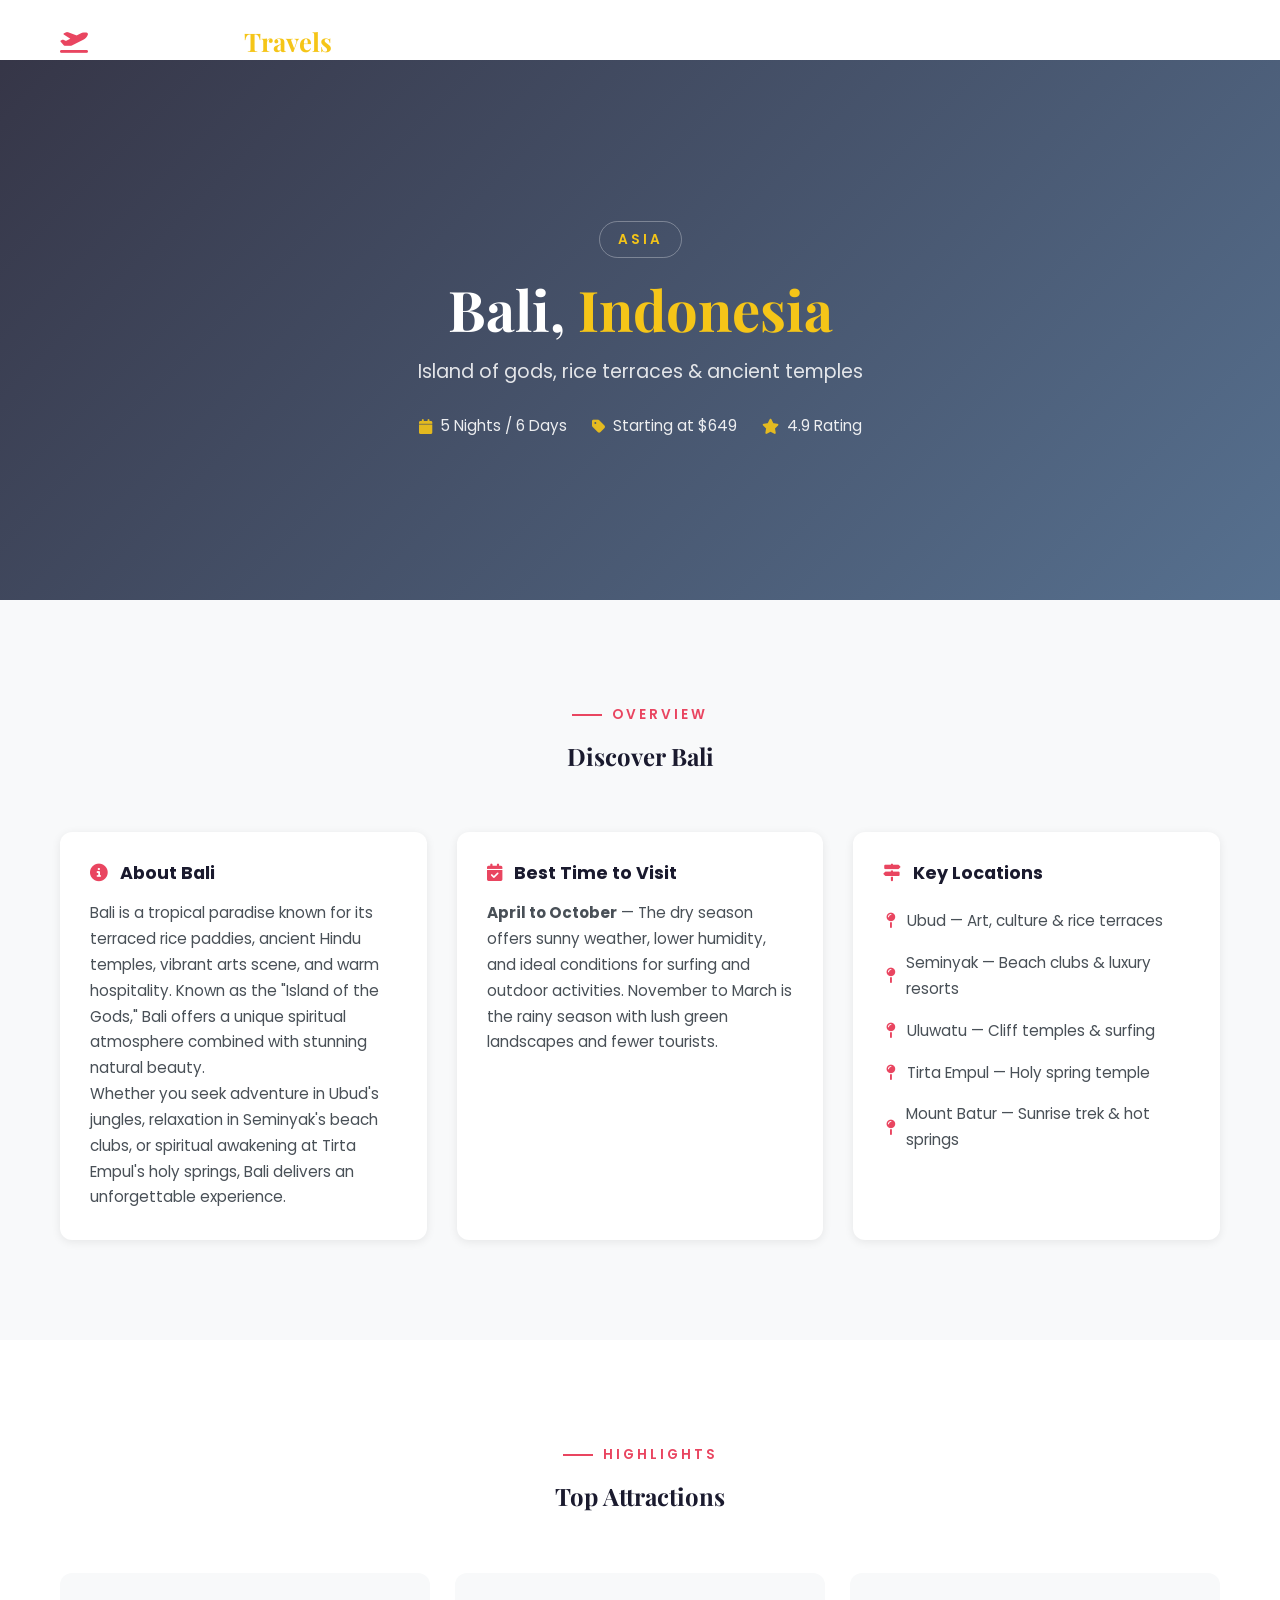
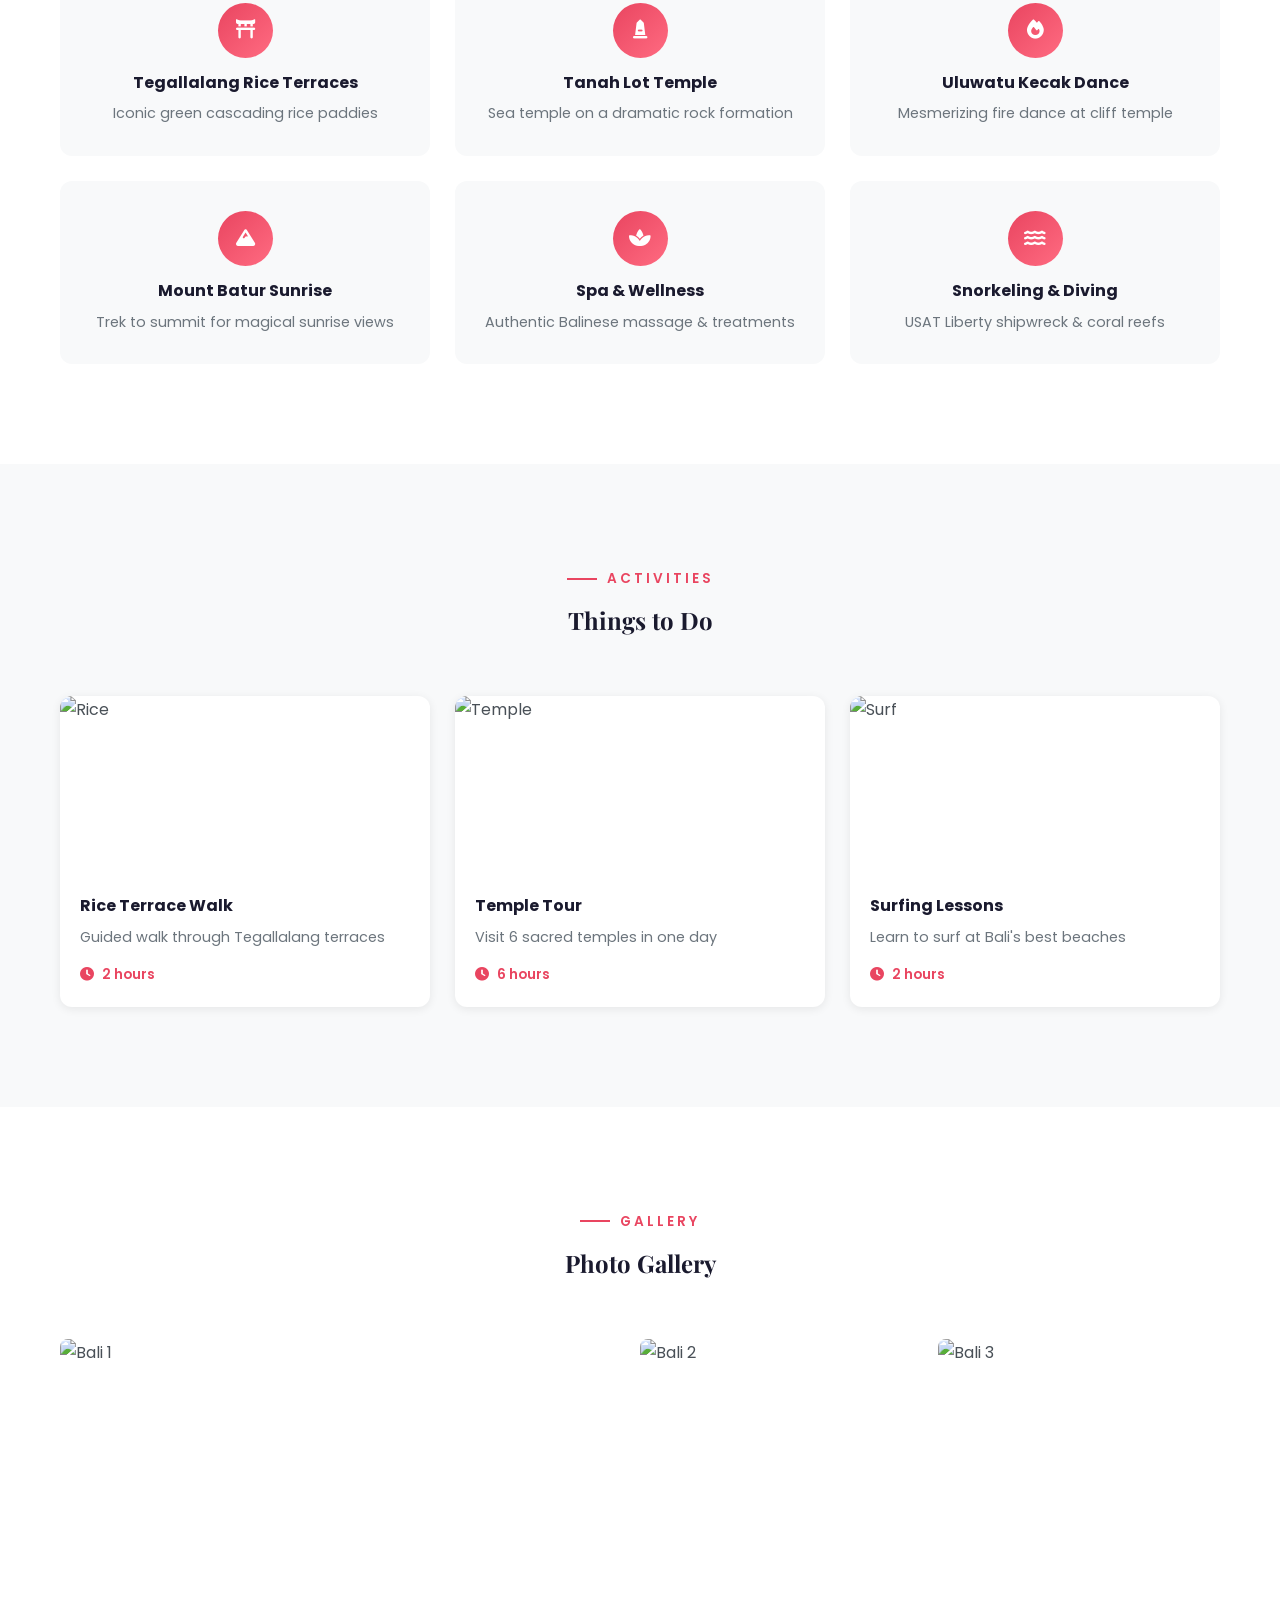
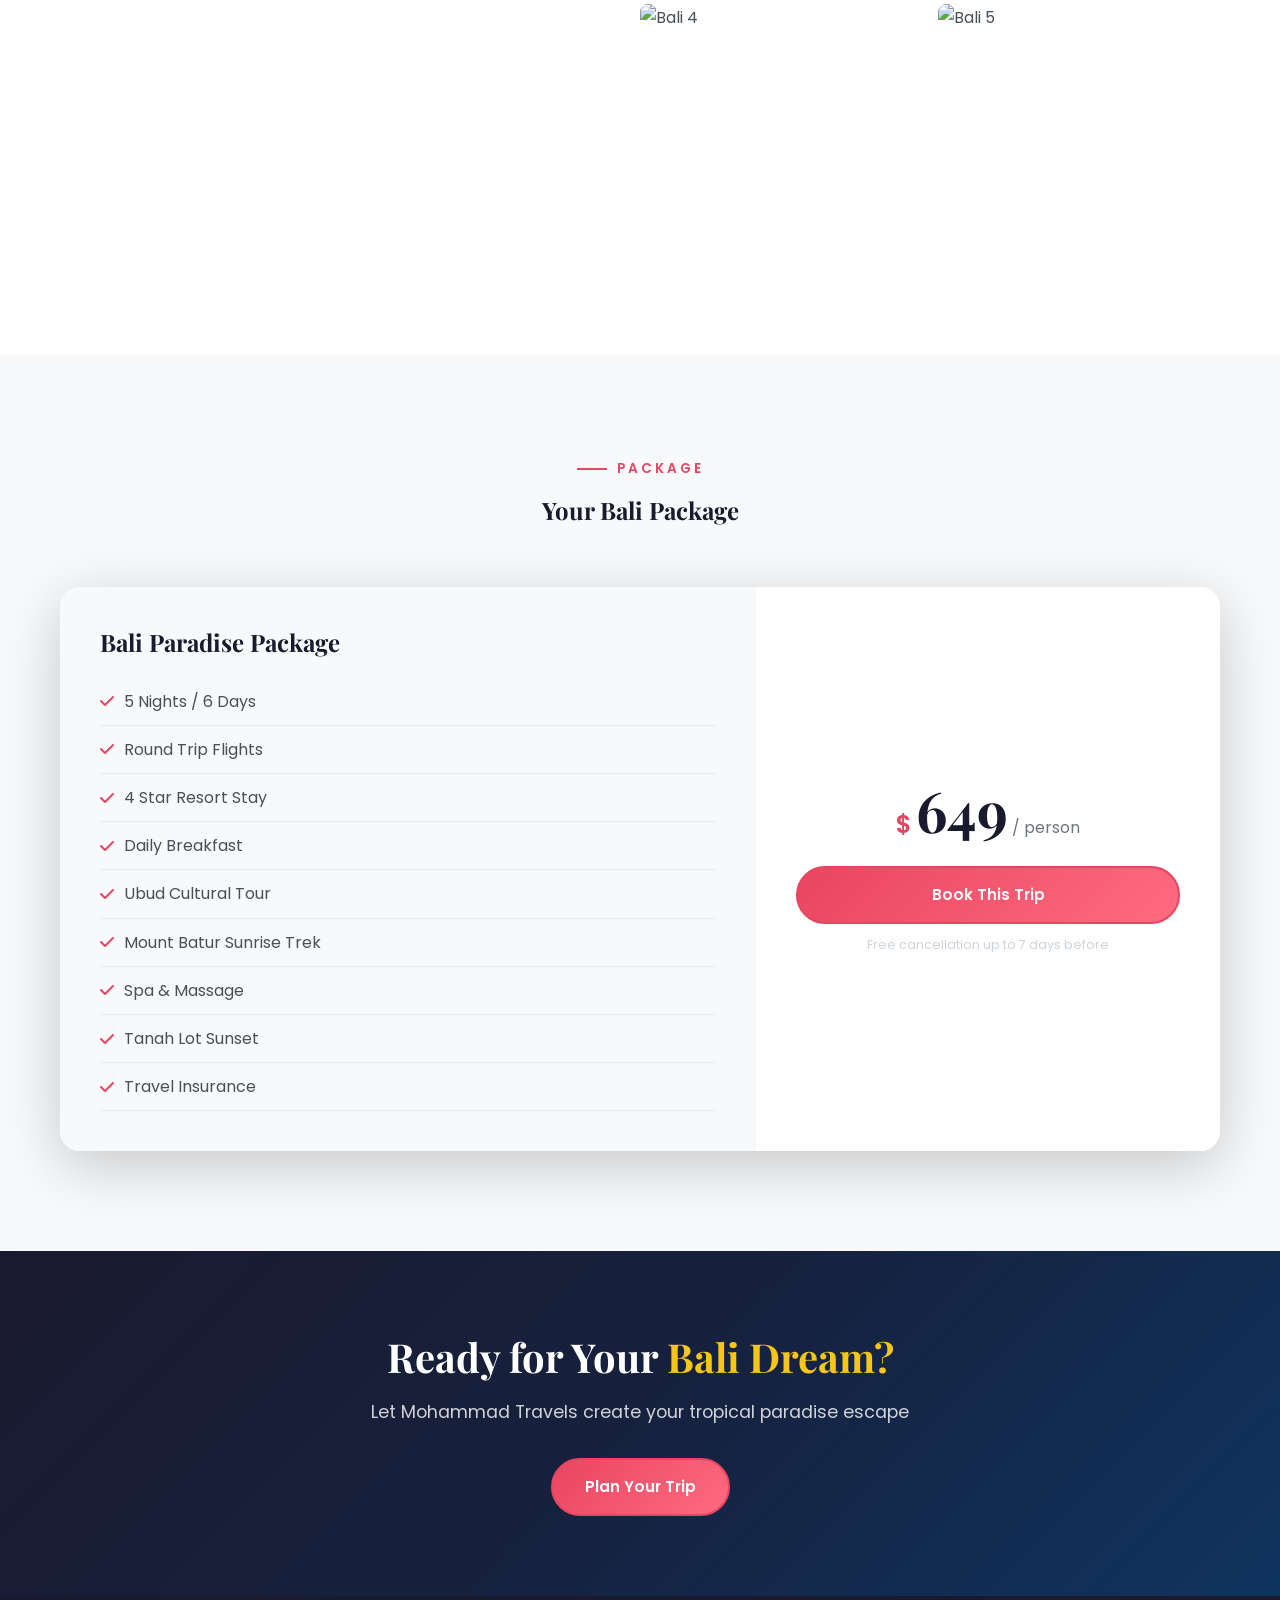
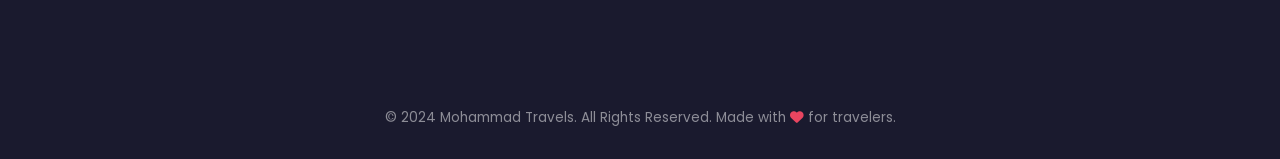
==== destinations/bali.html @ 1019411d "feat: Add 6 destination detail pages with full info - Santorini, Greece (5N/6D - ) - Venice, Italy (" ====
<!DOCTYPE html>
<html lang="en">
<head>
    <meta charset="UTF-8">
    <meta name="viewport" content="width=device-width, initial-scale=1.0">
    <title>Bali, Indonesia - Mohammad Travels</title>
    <link rel="stylesheet" href="../css/style.css">
    <link href="https://fonts.googleapis.com/css2?family=Playfair+Display:wght@400;600;700;900&family=Poppins:wght@300;400;500;600;700&display=swap" rel="stylesheet">
    <link rel="stylesheet" href="https://cdnjs.cloudflare.com/ajax/libs/font-awesome/6.5.1/css/all.min.css">
</head>
<body>

    <nav class="navbar" id="navbar">
        <div class="nav-container">
            <a href="../index.html" class="logo">
                <i class="fas fa-plane-departure"></i>
                <span>Mohammad <em>Travels</em></span>
            </a>
            <ul class="nav-links" id="navLinks">
                <li><a href="../index.html">Home</a></li>
                <li><a href="../index.html#about">About</a></li>
                <li><a href="../index.html#destinations">Destinations</a></li>
                <li><a href="../index.html#packages">Packages</a></li>
                <li><a href="../index.html#testimonials">Reviews</a></li>
                <li><a href="../index.html#contact">Contact</a></li>
            </ul>
            <div class="hamburger" id="hamburger">
                <span></span>
                <span></span>
                <span></span>
            </div>
        </div>
    </nav>

    <section class="dest-hero">
        <div class="dest-hero-bg" style="background-image: url('https://images.unsplash.com/photo-1537996194471-e657df975ab4?w=1920&q=80');"></div>
        <div class="dest-hero-overlay"></div>
        <div class="dest-hero-content">
            <span class="dest-tag">Asia</span>
            <h1>Bali, <em>Indonesia</em></h1>
            <p>Island of gods, rice terraces & ancient temples</p>
            <div class="dest-hero-meta">
                <span><i class="fas fa-calendar"></i> 5 Nights / 6 Days</span>
                <span><i class="fas fa-tag"></i> Starting at $649</span>
                <span><i class="fas fa-star"></i> 4.9 Rating</span>
            </div>
        </div>
    </section>

    <section class="dest-overview">
        <div class="container">
            <div class="section-header">
                <div class="section-tag">Overview</div>
                <h2>Discover <span>Bali</span></h2>
            </div>
            <div class="dest-grid">
                <div class="dest-info-block">
                    <h3><i class="fas fa-info-circle"></i> About Bali</h3>
                    <p>Bali is a tropical paradise known for its terraced rice paddies, ancient Hindu temples, vibrant arts scene, and warm hospitality. Known as the "Island of the Gods," Bali offers a unique spiritual atmosphere combined with stunning natural beauty.</p>
                    <p>Whether you seek adventure in Ubud's jungles, relaxation in Seminyak's beach clubs, or spiritual awakening at Tirta Empul's holy springs, Bali delivers an unforgettable experience.</p>
                </div>
                <div class="dest-info-block">
                    <h3><i class="fas fa-calendar-check"></i> Best Time to Visit</h3>
                    <p><strong>April to October</strong> — The dry season offers sunny weather, lower humidity, and ideal conditions for surfing and outdoor activities. November to March is the rainy season with lush green landscapes and fewer tourists.</p>
                </div>
                <div class="dest-info-block">
                    <h3><i class="fas fa-map-signs"></i> Key Locations</h3>
                    <ul class="dest-location-list">
                        <li><i class="fas fa-map-pin"></i> Ubud — Art, culture & rice terraces</li>
                        <li><i class="fas fa-map-pin"></i> Seminyak — Beach clubs & luxury resorts</li>
                        <li><i class="fas fa-map-pin"></i> Uluwatu — Cliff temples & surfing</li>
                        <li><i class="fas fa-map-pin"></i> Tirta Empul — Holy spring temple</li>
                        <li><i class="fas fa-map-pin"></i> Mount Batur — Sunrise trek & hot springs</li>
                    </ul>
                </div>
            </div>
        </div>
    </section>

    <section class="dest-attractions">
        <div class="container">
            <div class="section-header">
                <div class="section-tag">Highlights</div>
                <h2>Top <span>Attractions</span></h2>
            </div>
            <div class="attractions-grid">
                <div class="attraction-card">
                    <div class="attraction-icon"><i class="fas fa-torii-gate"></i></div>
                    <h4>Tegallalang Rice Terraces</h4>
                    <p>Iconic green cascading rice paddies</p>
                </div>
                <div class="attraction-card">
                    <div class="attraction-icon"><i class="fas fa-monument"></i></div>
                    <h4>Tanah Lot Temple</h4>
                    <p>Sea temple on a dramatic rock formation</p>
                </div>
                <div class="attraction-card">
                    <div class="attraction-icon"><i class="fas fa-fire"></i></div>
                    <h4>Uluwatu Kecak Dance</h4>
                    <p>Mesmerizing fire dance at cliff temple</p>
                </div>
                <div class="attraction-card">
                    <div class="attraction-icon"><i class="fas fa-mountain"></i></div>
                    <h4>Mount Batur Sunrise</h4>
                    <p>Trek to summit for magical sunrise views</p>
                </div>
                <div class="attraction-card">
                    <div class="attraction-icon"><i class="fas fa-spa"></i></div>
                    <h4>Spa & Wellness</h4>
                    <p>Authentic Balinese massage & treatments</p>
                </div>
                <div class="attraction-card">
                    <div class="attraction-icon"><i class="fas fa-water"></i></div>
                    <h4>Snorkeling & Diving</h4>
                    <p>USAT Liberty shipwreck & coral reefs</p>
                </div>
            </div>
        </div>
    </section>

    <section class="dest-activities">
        <div class="container">
            <div class="section-header">
                <div class="section-tag">Activities</div>
                <h2>Things to <span>Do</span></h2>
            </div>
            <div class="activities-grid">
                <div class="activity-card">
                    <img src="https://images.unsplash.com/photo-1573790387438-4da905039392?w=500&q=80" alt="Rice">
                    <div class="activity-info">
                        <h4>Rice Terrace Walk</h4>
                        <p>Guided walk through Tegallalang terraces</p>
                        <span class="activity-duration"><i class="fas fa-clock"></i> 2 hours</span>
                    </div>
                </div>
                <div class="activity-card">
                    <img src="https://images.unsplash.com/photo-1537996194471-e657df975ab4?w=500&q=80" alt="Temple">
                    <div class="activity-info">
                        <h4>Temple Tour</h4>
                        <p>Visit 6 sacred temples in one day</p>
                        <span class="activity-duration"><i class="fas fa-clock"></i> 6 hours</span>
                    </div>
                </div>
                <div class="activity-card">
                    <img src="https://images.unsplash.com/photo-1544551763-77ef2d0cfc6c?w=500&q=80" alt="Surf">
                    <div class="activity-info">
                        <h4>Surfing Lessons</h4>
                        <p>Learn to surf at Bali's best beaches</p>
                        <span class="activity-duration"><i class="fas fa-clock"></i> 2 hours</span>
                    </div>
                </div>
            </div>
        </div>
    </section>

    <section class="dest-gallery">
        <div class="container">
            <div class="section-header">
                <div class="section-tag">Gallery</div>
                <h2>Photo <span>Gallery</span></h2>
            </div>
            <div class="gallery-grid">
                <div class="gallery-item large"><img src="https://images.unsplash.com/photo-1537996194471-e657df975ab4?w=800&q=80" alt="Bali 1"></div>
                <div class="gallery-item"><img src="https://images.unsplash.com/photo-1573790387438-4da905039392?w=400&q=80" alt="Bali 2"></div>
                <div class="gallery-item"><img src="https://images.unsplash.com/photo-1598324789736-4861f89564a0?w=400&q=80" alt="Bali 3"></div>
                <div class="gallery-item"><img src="https://images.unsplash.com/photo-1544551763-77ef2d0cfc6c?w=400&q=80" alt="Bali 4"></div>
                <div class="gallery-item"><img src="https://images.unsplash.com/photo-1598501479146-508772b06180?w=400&q=80" alt="Bali 5"></div>
            </div>
        </div>
    </section>

    <section class="dest-package">
        <div class="container">
            <div class="section-header">
                <div class="section-tag">Package</div>
                <h2>Your <span>Bali</span> Package</h2>
            </div>
            <div class="dest-package-card">
                <div class="pkg-left">
                    <h3>Bali Paradise Package</h3>
                    <ul>
                        <li><i class="fas fa-check"></i> 5 Nights / 6 Days</li>
                        <li><i class="fas fa-check"></i> Round Trip Flights</li>
                        <li><i class="fas fa-check"></i> 4 Star Resort Stay</li>
                        <li><i class="fas fa-check"></i> Daily Breakfast</li>
                        <li><i class="fas fa-check"></i> Ubud Cultural Tour</li>
                        <li><i class="fas fa-check"></i> Mount Batur Sunrise Trek</li>
                        <li><i class="fas fa-check"></i> Spa & Massage</li>
                        <li><i class="fas fa-check"></i> Tanah Lot Sunset</li>
                        <li><i class="fas fa-check"></i> Travel Insurance</li>
                    </ul>
                </div>
                <div class="pkg-right">
                    <div class="pkg-price">
                        <span class="currency">$</span>
                        <span class="amount">649</span>
                        <span class="period">/ person</span>
                    </div>
                    <a href="../index.html#contact" class="btn btn-primary btn-full">Book This Trip</a>
                    <span class="pkg-note">Free cancellation up to 7 days before</span>
                </div>
            </div>
        </div>
    </section>

    <section class="cta-section">
        <div class="container">
            <h2>Ready for Your <span>Bali Dream?</span></h2>
            <p>Let Mohammad Travels create your tropical paradise escape</p>
            <a href="../index.html#contact" class="btn btn-primary">Plan Your Trip</a>
        </div>
    </section>

    <footer class="footer">
        <div class="container">
            <div class="footer-bottom" style="border: none;">
                <p>© 2024 Mohammad Travels. All Rights Reserved. Made with <i class="fas fa-heart"></i> for travelers.</p>
            </div>
        </div>
    </footer>

    <button class="scroll-top" id="scrollTop" title="Scroll to Top">
        <i class="fas fa-arrow-up"></i>
    </button>

    <script src="../js/main.js"></script>
</body>
</html>
---- css/style.css ----
:root {
    --primary: #1a1a2e;
    --primary-light: #16213e;
    --accent: #e94560;
    --accent-light: #ff6b81;
    --gold: #f5c518;
    --white: #ffffff;
    --black: #0a0a0a;
    --gray-100: #f8f9fa;
    --gray-200: #e9ecef;
    --gray-300: #dee2e6;
    --gray-400: #ced4da;
    --gray-500: #6c757d;
    --gray-600: #495057;
    --gray-700: #343a40;
    --gradient-1: linear-gradient(135deg, #1a1a2e 0%, #16213e 50%, #0f3460 100%);
    --gradient-2: linear-gradient(135deg, #e94560 0%, #ff6b81 100%);
    --shadow-sm: 0 2px 10px rgba(0,0,0,0.08);
    --shadow-md: 0 4px 20px rgba(0,0,0,0.12);
    --shadow-lg: 0 8px 40px rgba(0,0,0,0.15);
    --shadow-xl: 0 15px 60px rgba(0,0,0,0.2);
    --radius-sm: 8px;
    --radius-md: 12px;
    --radius-lg: 20px;
    --radius-xl: 30px;
    --transition: all 0.3s cubic-bezier(0.4, 0, 0.2, 1);
}

* {
    margin: 0;
    padding: 0;
    box-sizing: border-box;
}

html {
    scroll-behavior: smooth;
}

body {
    font-family: 'Poppins', sans-serif;
    color: var(--gray-600);
    line-height: 1.7;
    background: var(--white);
    overflow-x: hidden;
}

h1, h2, h3, h4, h5, h6 {
    font-family: 'Playfair Display', serif;
    color: var(--primary);
    line-height: 1.3;
}

a {
    text-decoration: none;
    color: inherit;
}

ul {
    list-style: none;
}

img {
    max-width: 100%;
    display: block;
}

.container {
    max-width: 1200px;
    margin: 0 auto;
    padding: 0 20px;
}

section {
    padding: 100px 0;
}

.btn {
    display: inline-block;
    padding: 14px 32px;
    border-radius: 50px;
    font-family: 'Poppins', sans-serif;
    font-weight: 600;
    font-size: 0.95rem;
    cursor: pointer;
    border: 2px solid transparent;
    transition: var(--transition);
    text-align: center;
    white-space: nowrap;
}

.btn-primary {
    background: var(--gradient-2);
    color: var(--white);
    border-color: var(--accent);
}

.btn-primary:hover {
    background: transparent;
    color: var(--accent);
    box-shadow: var(--shadow-md);
}

.btn-outline {
    background: transparent;
    color: var(--white);
    border-color: rgba(255,255,255,0.5);
}

.btn-outline:hover {
    background: var(--white);
    color: var(--primary);
    border-color: var(--white);
}

.btn-full {
    width: 100%;
}

.section-tag {
    display: inline-block;
    font-family: 'Poppins', sans-serif;
    font-size: 0.85rem;
    font-weight: 600;
    text-transform: uppercase;
    letter-spacing: 3px;
    color: var(--accent);
    margin-bottom: 15px;
    position: relative;
    padding-left: 40px;
}

.section-tag::before {
    content: '';
    position: absolute;
    left: 0;
    top: 50%;
    transform: translateY(-50%);
    width: 30px;
    height: 2px;
    background: var(--accent);
}

.section-title {
    font-size: 3rem;
    margin-bottom: 15px;
}

.section-title span {
    color: var(--accent);
}

.section-header p {
    font-size: 1.05rem;
    color: var(--gray-500);
    max-width: 600px;
}

.section-header {
    text-align: center;
    margin-bottom: 60px;
}

.section-header.light .section-title,
.section-header.light .section-tag,
.section-header.light p {
    color: var(--white);
}

.section-header.light p {
    opacity: 0.8;
}

/* Navbar */
.navbar {
    position: fixed;
    top: 0;
    left: 0;
    width: 100%;
    z-index: 1000;
    padding: 20px 0;
    transition: var(--transition);
}

.navbar.scrolled {
    background: rgba(26, 26, 46, 0.95);
    backdrop-filter: blur(10px);
    padding: 12px 0;
    box-shadow: var(--shadow-md);
}

.nav-container {
    max-width: 1200px;
    margin: 0 auto;
    padding: 0 20px;
    display: flex;
    align-items: center;
    justify-content: space-between;
}

.logo {
    display: flex;
    align-items: center;
    gap: 10px;
    font-family: 'Playfair Display', serif;
    font-size: 1.6rem;
    font-weight: 700;
    color: var(--white);
}

.logo i {
    color: var(--accent);
    font-size: 1.4rem;
}

.logo em {
    color: var(--gold);
    font-style: normal;
}

.nav-links {
    display: flex;
    gap: 35px;
}

.nav-links a {
    font-size: 0.9rem;
    font-weight: 500;
    color: rgba(255,255,255,0.8);
    transition: var(--transition);
    position: relative;
}

.nav-links a::after {
    content: '';
    position: absolute;
    bottom: -5px;
    left: 0;
    width: 0;
    height: 2px;
    background: var(--accent);
    transition: var(--transition);
}

.nav-links a:hover,
.nav-links a.active {
    color: var(--white);
}

.nav-links a:hover::after,
.nav-links a.active::after {
    width: 100%;
}

.hamburger {
    display: none;
    flex-direction: column;
    gap: 5px;
    cursor: pointer;
    z-index: 1001;
}

.hamburger span {
    width: 28px;
    height: 2px;
    background: var(--white);
    transition: var(--transition);
    border-radius: 2px;
}

.hamburger.active span:nth-child(1) {
    transform: rotate(45deg) translate(6px, 6px);
}

.hamburger.active span:nth-child(2) {
    opacity: 0;
}

.hamburger.active span:nth-child(3) {
    transform: rotate(-45deg) translate(6px, -6px);
}

/* Hero */
.hero {
    position: relative;
    height: 100vh;
    min-height: 700px;
    display: flex;
    align-items: center;
    justify-content: center;
    overflow: hidden;
}

.hero-bg {
    position: absolute;
    top: 0;
    left: 0;
    width: 100%;
    height: 100%;
}

.hero-slide {
    position: absolute;
    top: 0;
    left: 0;
    width: 100%;
    height: 100%;
    background-size: cover;
    background-position: center;
    opacity: 0;
    transition: opacity 1.5s ease;
}

.hero-slide.active {
    opacity: 1;
}

.hero-overlay {
    position: absolute;
    top: 0;
    left: 0;
    width: 100%;
    height: 100%;
    background: linear-gradient(135deg, rgba(26,26,46,0.85) 0%, rgba(15,52,96,0.7) 100%);
}

.hero-content {
    position: relative;
    z-index: 2;
    text-align: center;
    color: var(--white);
    max-width: 800px;
    padding: 0 20px;
    animation: fadeUp 1s ease;
}

.hero-badge {
    display: inline-flex;
    align-items: center;
    gap: 8px;
    padding: 8px 20px;
    border: 1px solid rgba(255,255,255,0.3);
    border-radius: 50px;
    font-size: 0.85rem;
    margin-bottom: 25px;
    color: var(--gold);
    animation: fadeUp 1s ease 0.2s both;
}

.hero-badge i {
    font-size: 0.75rem;
}

.hero-title {
    font-size: 4.2rem;
    color: var(--white);
    margin-bottom: 20px;
    animation: fadeUp 1s ease 0.4s both;
}

.hero-title span {
    color: var(--gold);
}

.hero-subtitle {
    font-size: 1.2rem;
    opacity: 0.85;
    margin-bottom: 40px;
    max-width: 600px;
    margin-left: auto;
    margin-right: auto;
    animation: fadeUp 1s ease 0.6s both;
}

.hero-buttons {
    display: flex;
    gap: 20px;
    justify-content: center;
    margin-bottom: 60px;
    animation: fadeUp 1s ease 0.8s both;
}

.hero-stats {
    display: flex;
    justify-content: center;
    gap: 60px;
    animation: fadeUp 1s ease 1s both;
}

.stat h3 {
    font-size: 2.5rem;
    color: var(--white);
    font-family: 'Playfair Display', serif;
}

.stat p {
    color: rgba(255,255,255,0.7);
    font-size: 0.9rem;
}

.scroll-indicator {
    position: absolute;
    bottom: 30px;
    left: 50%;
    transform: translateX(-50%);
    z-index: 2;
    text-align: center;
    color: rgba(255,255,255,0.6);
    font-size: 0.8rem;
    letter-spacing: 2px;
    text-transform: uppercase;
}

.scroll-line {
    width: 1px;
    height: 50px;
    background: rgba(255,255,255,0.3);
    margin: 10px auto 0;
    position: relative;
    overflow: hidden;
}

.scroll-line::after {
    content: '';
    position: absolute;
    top: -100%;
    left: 0;
    width: 100%;
    height: 100%;
    background: var(--accent);
    animation: scrollDown 2s infinite;
}

@keyframes fadeUp {
    from {
        opacity: 0;
        transform: translateY(30px);
    }
    to {
        opacity: 1;
        transform: translateY(0);
    }
}

@keyframes scrollDown {
    0% { top: -100%; }
    100% { top: 100%; }
}

/* About */
.about {
    background: var(--gray-100);
}

.about-grid {
    display: grid;
    grid-template-columns: 1fr 1fr;
    gap: 60px;
    align-items: center;
}

.about-img-wrapper {
    position: relative;
}

.about-img-wrapper img {
    width: 100%;
    border-radius: var(--radius-lg);
    box-shadow: var(--shadow-xl);
}

.about-experience {
    position: absolute;
    bottom: -20px;
    right: -20px;
    background: var(--gradient-2);
    color: var(--white);
    padding: 30px 35px;
    border-radius: var(--radius-md);
    text-align: center;
    box-shadow: var(--shadow-lg);
}

.exp-number {
    display: block;
    font-family: 'Playfair Display', serif;
    font-size: 2.5rem;
    font-weight: 700;
    line-height: 1;
}

.exp-text {
    font-size: 0.85rem;
    text-transform: uppercase;
    letter-spacing: 1px;
    opacity: 0.9;
}

.about-content p {
    margin-bottom: 15px;
}

.about-features {
    display: grid;
    grid-template-columns: repeat(3, 1fr);
    gap: 20px;
    margin: 30px 0;
}

.feature {
    text-align: center;
    padding: 20px 15px;
    background: var(--white);
    border-radius: var(--radius-md);
    transition: var(--transition);
}

.feature:hover {
    transform: translateY(-5px);
    box-shadow: var(--shadow-md);
}

.feature-icon {
    width: 50px;
    height: 50px;
    background: var(--gradient-2);
    border-radius: 50%;
    display: flex;
    align-items: center;
    justify-content: center;
    margin: 0 auto 12px;
    color: var(--white);
}

.feature h4 {
    font-size: 0.9rem;
    margin-bottom: 5px;
}

.feature p {
    font-size: 0.8rem;
    color: var(--gray-500);
    margin: 0;
}

/* Destinations */
.destinations {
    background: var(--white);
}

.destinations-grid {
    display: grid;
    grid-template-columns: repeat(3, 1fr);
    gap: 25px;
}

.destination-card {
    border-radius: var(--radius-lg);
    overflow: hidden;
    background: var(--white);
    box-shadow: var(--shadow-sm);
    transition: var(--transition);
    cursor: pointer;
}

.destination-card:hover {
    transform: translateY(-10px);
    box-shadow: var(--shadow-xl);
}

.destination-card.featured {
    grid-row: span 2;
}

.dest-image {
    position: relative;
    overflow: hidden;
}

.dest-image img {
    width: 100%;
    height: 250px;
    object-fit: cover;
    transition: transform 0.6s ease;
}

.destination-card:hover .dest-image img {
    transform: scale(1.1);
}

.destination-card.featured .dest-image img {
    height: 100%;
    min-height: 530px;
}

.dest-badge {
    position: absolute;
    top: 15px;
    left: 15px;
    padding: 6px 14px;
    background: var(--accent);
    color: var(--white);
    font-size: 0.75rem;
    font-weight: 600;
    border-radius: 50px;
    text-transform: uppercase;
}

.dest-info {
    padding: 20px;
}

.dest-info h3 {
    font-size: 1.3rem;
    margin-bottom: 5px;
}

.dest-info p {
    color: var(--gray-500);
    font-size: 0.9rem;
    margin-bottom: 10px;
}

.dest-info p i {
    color: var(--accent);
    margin-right: 5px;
}

.dest-rating {
    display: flex;
    align-items: center;
    gap: 5px;
    color: var(--gold);
    font-size: 0.9rem;
}

.dest-rating span {
    color: var(--gray-500);
    margin-left: 5px;
    font-weight: 600;
}

/* Packages */
.packages {
    background: var(--gray-100);
}

.packages-grid {
    display: grid;
    grid-template-columns: repeat(3, 1fr);
    gap: 30px;
    align-items: stretch;
}

.package-card {
    background: var(--white);
    border-radius: var(--radius-lg);
    overflow: hidden;
    box-shadow: var(--shadow-sm);
    transition: var(--transition);
    position: relative;
    display: flex;
    flex-direction: column;
}

.package-card:hover {
    transform: translateY(-10px);
    box-shadow: var(--shadow-xl);
}

.package-card.popular {
    border: 2px solid var(--accent);
    transform: scale(1.03);
}

.package-card.popular:hover {
    transform: scale(1.03) translateY(-10px);
}

.popular-badge {
    position: absolute;
    top: 20px;
    right: -35px;
    background: var(--accent);
    color: var(--white);
    padding: 5px 40px;
    font-size: 0.75rem;
    font-weight: 600;
    text-transform: uppercase;
    transform: rotate(45deg);
    z-index: 1;
}

.package-header {
    padding: 35px 30px 20px;
    text-align: center;
    background: var(--gray-100);
}

.package-header h3 {
    font-size: 1.5rem;
    margin-bottom: 15px;
}

.package-price {
    display: flex;
    align-items: baseline;
    justify-content: center;
    gap: 2px;
}

.package-price .currency {
    font-size: 1.5rem;
    font-weight: 600;
    color: var(--accent);
}

.package-price .amount {
    font-family: 'Playfair Display', serif;
    font-size: 3rem;
    font-weight: 700;
    color: var(--primary);
    line-height: 1;
}

.package-price .period {
    font-size: 0.9rem;
    color: var(--gray-500);
}

.package-features {
    padding: 25px 30px;
    flex: 1;
}

.package-features li {
    padding: 10px 0;
    border-bottom: 1px solid var(--gray-200);
    font-size: 0.95rem;
    display: flex;
    align-items: center;
    gap: 10px;
}

.package-features li:last-child {
    border-bottom: none;
}

.package-features li i {
    color: var(--accent);
    width: 20px;
    text-align: center;
}

.package-card .btn {
    margin: 0 30px 30px;
}

/* Why Us */
.why-us {
    background: var(--gradient-1);
    position: relative;
    overflow: hidden;
}

.why-us::before {
    content: '';
    position: absolute;
    top: -50%;
    right: -20%;
    width: 500px;
    height: 500px;
    background: rgba(233, 69, 96, 0.1);
    border-radius: 50%;
}

.why-us::after {
    content: '';
    position: absolute;
    bottom: -30%;
    left: -10%;
    width: 400px;
    height: 400px;
    background: rgba(245, 197, 24, 0.05);
    border-radius: 50%;
}

.reasons-grid {
    display: grid;
    grid-template-columns: repeat(4, 1fr);
    gap: 25px;
    position: relative;
    z-index: 1;
}

.reason-card {
    background: rgba(255,255,255,0.05);
    border: 1px solid rgba(255,255,255,0.1);
    border-radius: var(--radius-lg);
    padding: 40px 25px;
    text-align: center;
    transition: var(--transition);
    backdrop-filter: blur(10px);
}

.reason-card:hover {
    background: rgba(255,255,255,0.1);
    transform: translateY(-10px);
}

.reason-number {
    font-family: 'Playfair Display', serif;
    font-size: 1.2rem;
    color: var(--gold);
    opacity: 0.5;
    margin-bottom: 15px;
}

.reason-icon {
    width: 60px;
    height: 60px;
    background: var(--gradient-2);
    border-radius: 50%;
    display: flex;
    align-items: center;
    justify-content: center;
    margin: 0 auto 20px;
    color: var(--white);
    font-size: 1.3rem;
}

.reason-card h3 {
    color: var(--white);
    font-size: 1.2rem;
    margin-bottom: 10px;
}

.reason-card p {
    color: rgba(255,255,255,0.7);
    font-size: 0.9rem;
}

/* Testimonials */
.testimonials {
    background: var(--white);
}

.testimonials-slider {
    position: relative;
    min-height: 250px;
}

.testimonial-card {
    display: none;
    text-align: center;
    max-width: 800px;
    margin: 0 auto;
    animation: fadeUp 0.5s ease;
}

.testimonial-card.active {
    display: block;
}

.testimonial-stars {
    color: var(--gold);
    font-size: 1.2rem;
    margin-bottom: 20px;
}

.testimonial-text {
    font-family: 'Playfair Display', serif;
    font-size: 1.4rem;
    color: var(--primary);
    line-height: 1.6;
    margin-bottom: 30px;
    font-style: italic;
}

.testimonial-author {
    display: flex;
    align-items: center;
    justify-content: center;
    gap: 15px;
}

.testimonial-author img {
    width: 55px;
    height: 55px;
    border-radius: 50%;
    object-fit: cover;
}

.testimonial-author h4 {
    font-family: 'Poppins', sans-serif;
    font-size: 1rem;
    margin-bottom: 2px;
}

.testimonial-author span {
    font-size: 0.85rem;
    color: var(--gray-500);
}

.testimonial-nav {
    display: flex;
    justify-content: center;
    gap: 10px;
    margin-top: 30px;
}

.testimonial-btn {
    width: 12px;
    height: 12px;
    border-radius: 50%;
    border: 2px solid var(--gray-300);
    background: transparent;
    cursor: pointer;
    transition: var(--transition);
    padding: 0;
}

.testimonial-btn.active,
.testimonial-btn:hover {
    border-color: var(--accent);
    background: var(--accent);
}

/* Newsletter */
.newsletter {
    background: var(--gradient-2);
    padding: 80px 0;
    text-align: center;
}

.newsletter-content h2 {
    color: var(--white);
    font-size: 2.2rem;
    margin-bottom: 10px;
}

.newsletter-content p {
    color: rgba(255,255,255,0.85);
    margin-bottom: 30px;
}

.newsletter-form {
    display: flex;
    max-width: 500px;
    margin: 0 auto;
    gap: 10px;
}

.newsletter-form input {
    flex: 1;
    padding: 16px 24px;
    border: 2px solid rgba(255,255,255,0.3);
    border-radius: 50px;
    background: rgba(255,255,255,0.1);
    color: var(--white);
    font-family: 'Poppins', sans-serif;
    font-size: 0.95rem;
    outline: none;
    transition: var(--transition);
}

.newsletter-form input::placeholder {
    color: rgba(255,255,255,0.6);
}

.newsletter-form input:focus {
    border-color: var(--white);
    background: rgba(255,255,255,0.2);
}

.newsletter-form .btn {
    padding: 16px 30px;
}

/* Contact */
.contact {
    background: var(--gray-100);
}

.contact-grid {
    display: grid;
    grid-template-columns: 1fr 1.5fr;
    gap: 50px;
}

.contact-item {
    display: flex;
    align-items: flex-start;
    gap: 20px;
    margin-bottom: 30px;
}

.contact-icon {
    width: 50px;
    height: 50px;
    background: var(--gradient-2);
    border-radius: 50%;
    display: flex;
    align-items: center;
    justify-content: center;
    color: var(--white);
    font-size: 1.1rem;
    flex-shrink: 0;
}

.contact-item h4 {
    font-family: 'Poppins', sans-serif;
    font-size: 1rem;
    margin-bottom: 3px;
}

.contact-item p {
    color: var(--gray-500);
    font-size: 0.9rem;
}

.contact-form-wrapper {
    background: var(--white);
    border-radius: var(--radius-lg);
    padding: 40px;
    box-shadow: var(--shadow-md);
}

.contact-form .form-row {
    display: grid;
    grid-template-columns: 1fr 1fr;
    gap: 20px;
}

.contact-form input,
.contact-form textarea {
    width: 100%;
    padding: 16px 20px;
    border: 2px solid var(--gray-200);
    border-radius: var(--radius-sm);
    font-family: 'Poppins', sans-serif;
    font-size: 0.95rem;
    outline: none;
    transition: var(--transition);
    margin-bottom: 15px;
    background: var(--gray-100);
}

.contact-form input:focus,
.contact-form textarea:focus {
    border-color: var(--accent);
    background: var(--white);
}

.contact-form textarea {
    resize: vertical;
}

/* Footer */
.footer {
    background: var(--primary);
    color: var(--white);
    padding: 80px 0 30px;
}

.footer-grid {
    display: grid;
    grid-template-columns: 2fr 1fr 1fr 1.5fr;
    gap: 40px;
    margin-bottom: 50px;
}

.footer-brand .logo {
    margin-bottom: 20px;
}

.footer-brand p {
    color: rgba(255,255,255,0.6);
    font-size: 0.9rem;
    margin-bottom: 25px;
    line-height: 1.8;
}

.social-links {
    display: flex;
    gap: 12px;
}

.social-links a {
    width: 40px;
    height: 40px;
    border-radius: 50%;
    border: 1px solid rgba(255,255,255,0.2);
    display: flex;
    align-items: center;
    justify-content: center;
    color: var(--white);
    transition: var(--transition);
    font-size: 0.9rem;
}

.social-links a:hover {
    background: var(--accent);
    border-color: var(--accent);
}

.footer-links h4,
.footer-newsletter h4 {
    font-family: 'Poppins', sans-serif;
    font-size: 1.1rem;
    color: var(--white);
    margin-bottom: 20px;
}

.footer-links li {
    margin-bottom: 10px;
}

.footer-links a {
    color: rgba(255,255,255,0.6);
    font-size: 0.9rem;
    transition: var(--transition);
}

.footer-links a:hover {
    color: var(--accent);
    padding-left: 5px;
}

.footer-newsletter p {
    color: rgba(255,255,255,0.6);
    font-size: 0.9rem;
    margin-bottom: 20px;
}

.footer-form {
    display: flex;
    gap: 10px;
}

.footer-form input {
    flex: 1;
    padding: 12px 18px;
    border: 1px solid rgba(255,255,255,0.2);
    border-radius: var(--radius-sm);
    background: rgba(255,255,255,0.05);
    color: var(--white);
    font-family: 'Poppins', sans-serif;
    outline: none;
}

.footer-form input::placeholder {
    color: rgba(255,255,255,0.4);
}

.footer-form button {
    width: 45px;
    height: 45px;
    border-radius: var(--radius-sm);
    background: var(--accent);
    border: none;
    color: var(--white);
    cursor: pointer;
    transition: var(--transition);
    display: flex;
    align-items: center;
    justify-content: center;
}

.footer-form button:hover {
    background: var(--accent-light);
}

.footer-bottom {
    border-top: 1px solid rgba(255,255,255,0.1);
    padding-top: 30px;
    text-align: center;
}

.footer-bottom p {
    color: rgba(255,255,255,0.5);
    font-size: 0.85rem;
}

.footer-bottom i {
    color: var(--accent);
}

/* Destination Detail Pages */
.dest-hero {
    position: relative;
    height: 60vh;
    min-height: 450px;
    display: flex;
    align-items: center;
    justify-content: center;
    overflow: hidden;
    margin-top: 60px;
}

.dest-hero-bg {
    position: absolute;
    top: 0;
    left: 0;
    width: 100%;
    height: 100%;
    background-size: cover;
    background-position: center;
}

.dest-hero-overlay {
    position: absolute;
    top: 0;
    left: 0;
    width: 100%;
    height: 100%;
    background: linear-gradient(135deg, rgba(26,26,46,0.88) 0%, rgba(15,52,96,0.7) 100%);
}

.dest-hero-content {
    position: relative;
    z-index: 2;
    text-align: center;
    color: var(--white);
    padding: 0 20px;
    animation: fadeUp 1s ease;
}

.dest-tag {
    display: inline-block;
    font-family: 'Poppins', sans-serif;
    font-size: 0.85rem;
    font-weight: 600;
    text-transform: uppercase;
    letter-spacing: 3px;
    color: var(--gold);
    margin-bottom: 15px;
    padding: 6px 18px;
    border: 1px solid rgba(255,255,255,0.3);
    border-radius: 50px;
}

.dest-hero-content h1 {
    font-size: 3.5rem;
    color: var(--white);
    margin-bottom: 10px;
}

.dest-hero-content h1 em {
    color: var(--gold);
    font-style: normal;
}

.dest-hero-content p {
    font-size: 1.2rem;
    opacity: 0.85;
    margin-bottom: 25px;
}

.dest-hero-meta {
    display: flex;
    gap: 25px;
    justify-content: center;
    flex-wrap: wrap;
}

.dest-hero-meta span {
    display: flex;
    align-items: center;
    gap: 8px;
    font-size: 0.95rem;
    opacity: 0.9;
}

.dest-hero-meta i {
    color: var(--gold);
}

.dest-overview {
    background: var(--gray-100);
}

.dest-grid {
    display: grid;
    grid-template-columns: repeat(3, 1fr);
    gap: 30px;
}

.dest-info-block {
    background: var(--white);
    padding: 30px;
    border-radius: var(--radius-md);
    box-shadow: var(--shadow-sm);
}

.dest-info-block h3 {
    font-family: 'Poppins', sans-serif;
    font-size: 1.1rem;
    margin-bottom: 15px;
    color: var(--primary);
}

.dest-info-block h3 i {
    color: var(--accent);
    margin-right: 8px;
}

.dest-info-block p {
    font-size: 0.95rem;
    color: var(--gray-600);
    line-height: 1.7;
}

.dest-location-list li {
    padding: 8px 0;
    font-size: 0.95rem;
    color: var(--gray-600);
    display: flex;
    align-items: center;
    gap: 8px;
}

.dest-location-list li i {
    color: var(--accent);
    width: 16px;
    text-align: center;
}

.dest-attractions {
    background: var(--white);
}

.attractions-grid {
    display: grid;
    grid-template-columns: repeat(3, 1fr);
    gap: 25px;
}

.attraction-card {
    background: var(--gray-100);
    padding: 30px;
    border-radius: var(--radius-md);
    text-align: center;
    transition: var(--transition);
}

.attraction-card:hover {
    transform: translateY(-5px);
    box-shadow: var(--shadow-md);
}

.attraction-icon {
    width: 55px;
    height: 55px;
    background: var(--gradient-2);
    border-radius: 50%;
    display: flex;
    align-items: center;
    justify-content: center;
    margin: 0 auto 15px;
    color: var(--white);
    font-size: 1.2rem;
}

.attraction-card h4 {
    font-family: 'Poppins', sans-serif;
    font-size: 1rem;
    margin-bottom: 8px;
}

.attraction-card p {
    font-size: 0.9rem;
    color: var(--gray-500);
}

.dest-activities {
    background: var(--gray-100);
}

.activities-grid {
    display: grid;
    grid-template-columns: repeat(3, 1fr);
    gap: 25px;
}

.activity-card {
    background: var(--white);
    border-radius: var(--radius-md);
    overflow: hidden;
    box-shadow: var(--shadow-sm);
    transition: var(--transition);
}

.activity-card:hover {
    transform: translateY(-5px);
    box-shadow: var(--shadow-md);
}

.activity-card img {
    width: 100%;
    height: 180px;
    object-fit: cover;
}

.activity-info {
    padding: 20px;
}

.activity-info h4 {
    font-family: 'Poppins', sans-serif;
    font-size: 1rem;
    margin-bottom: 8px;
}

.activity-info p {
    font-size: 0.9rem;
    color: var(--gray-500);
    margin-bottom: 10px;
}

.activity-duration {
    font-size: 0.85rem;
    color: var(--accent);
    font-weight: 600;
}

.activity-duration i {
    margin-right: 5px;
}

.dest-gallery {
    background: var(--white);
}

.gallery-grid {
    display: grid;
    grid-template-columns: 2fr 1fr 1fr;
    grid-template-rows: 250px 250px;
    gap: 15px;
}

.gallery-item {
    border-radius: var(--radius-sm);
    overflow: hidden;
}

.gallery-item.large {
    grid-row: span 2;
}

.gallery-item img {
    width: 100%;
    height: 100%;
    object-fit: cover;
    transition: transform 0.4s ease;
}

.gallery-item:hover img {
    transform: scale(1.05);
}

.dest-package {
    background: var(--gray-100);
}

.dest-package-card {
    display: grid;
    grid-template-columns: 1.5fr 1fr;
    gap: 0;
    background: var(--white);
    border-radius: var(--radius-lg);
    overflow: hidden;
    box-shadow: var(--shadow-xl);
}

.pkg-left {
    padding: 40px;
    background: var(--gray-100);
}

.pkg-left h3 {
    font-size: 1.5rem;
    margin-bottom: 20px;
}

.pkg-left ul li {
    padding: 10px 0;
    font-size: 1rem;
    display: flex;
    align-items: center;
    gap: 10px;
    border-bottom: 1px solid var(--gray-200);
}

.pkg-left ul li i {
    color: var(--accent);
}

.pkg-right {
    padding: 40px;
    display: flex;
    flex-direction: column;
    justify-content: center;
    align-items: center;
    background: var(--white);
}

.pkg-price {
    text-align: center;
    margin-bottom: 20px;
}

.pkg-price .currency {
    font-size: 1.5rem;
    font-weight: 600;
    color: var(--accent);
}

.pkg-price .amount {
    font-family: 'Playfair Display', serif;
    font-size: 3.5rem;
    font-weight: 700;
    color: var(--primary);
    line-height: 1;
}

.pkg-price .period {
    font-size: 1rem;
    color: var(--gray-500);
}

.pkg-note {
    font-size: 0.8rem;
    color: var(--gray-400);
    margin-top: 10px;
    text-align: center;
}

.cta-section {
    background: var(--gradient-1);
    padding: 80px 0;
    text-align: center;
}

.cta-section h2 {
    font-size: 2.5rem;
    color: var(--white);
    margin-bottom: 15px;
}

.cta-section h2 span {
    color: var(--gold);
}

.cta-section p {
    color: rgba(255,255,255,0.8);
    margin-bottom: 30px;
    font-size: 1.1rem;
}

/* Responsive for destination pages */
@media (max-width: 768px) {
    .dest-hero {
        height: auto;
        padding: 100px 0 60px;
    }

    .dest-hero-content h1 {
        font-size: 2.5rem;
    }

    .dest-grid {
        grid-template-columns: 1fr;
    }

    .attractions-grid {
        grid-template-columns: repeat(2, 1fr);
    }

    .activities-grid {
        grid-template-columns: 1fr;
    }

    .gallery-grid {
        grid-template-columns: 1fr 1fr;
        grid-template-rows: 180px 180px;
    }

    .gallery-item.large {
        grid-column: span 2;
        grid-row: span 1;
    }

    .dest-package-card {
        grid-template-columns: 1fr;
    }

    .dest-hero-meta {
        gap: 15px;
    }
}

@media (max-width: 480px) {
    .attractions-grid {
        grid-template-columns: 1fr;
    }

    .gallery-grid {
        grid-template-columns: 1fr;
    }

    .gallery-item.large {
        grid-column: span 1;
    }
}
.scroll-top {
    position: fixed;
    bottom: 30px;
    right: 30px;
    width: 45px;
    height: 45px;
    border-radius: 50%;
    background: var(--accent);
    color: var(--white);
    border: none;
    cursor: pointer;
    display: flex;
    align-items: center;
    justify-content: center;
    font-size: 1rem;
    box-shadow: var(--shadow-md);
    transition: var(--transition);
    opacity: 0;
    visibility: hidden;
    z-index: 999;
}

.scroll-top.visible {
    opacity: 1;
    visibility: visible;
}

.scroll-top:hover {
    background: var(--accent-light);
    transform: translateY(-5px);
}

/* Responsive */
@media (max-width: 1024px) {
    .reasons-grid {
        grid-template-columns: repeat(2, 1fr);
    }

    .footer-grid {
        grid-template-columns: repeat(2, 1fr);
    }
}

@media (max-width: 768px) {
    .hamburger {
        display: flex;
    }

    .nav-links {
        position: fixed;
        top: 0;
        right: -100%;
        width: 280px;
        height: 100vh;
        background: var(--primary);
        flex-direction: column;
        padding: 100px 40px;
        gap: 25px;
        transition: var(--transition);
        box-shadow: var(--shadow-xl);
    }

    .nav-links.active {
        right: 0;
    }

    .hero-title {
        font-size: 2.8rem;
    }

    .hero-stats {
        gap: 30px;
    }

    .hero-buttons {
        flex-direction: column;
        align-items: center;
    }

    .section-title {
        font-size: 2.2rem;
    }

    .about-grid {
        grid-template-columns: 1fr;
        gap: 40px;
    }

    .destinations-grid {
        grid-template-columns: repeat(2, 1fr);
    }

    .destination-card.featured {
        grid-row: span 1;
    }

    .destination-card.featured .dest-image img {
        min-height: 250px;
        height: 250px;
    }

    .packages-grid {
        grid-template-columns: 1fr;
        max-width: 500px;
        margin: 0 auto;
    }

    .package-card.popular {
        transform: none;
    }

    .package-card.popular:hover {
        transform: translateY(-10px);
    }

    .reasons-grid {
        grid-template-columns: 1fr;
        max-width: 400px;
        margin: 0 auto;
    }

    .contact-grid {
        grid-template-columns: 1fr;
    }

    .newsletter-form {
        flex-direction: column;
    }

    .footer-grid {
        grid-template-columns: 1fr;
    }

    .about-features {
        grid-template-columns: 1fr;
    }
}

@media (max-width: 480px) {
    .destinations-grid {
        grid-template-columns: 1fr;
    }

    .hero-title {
        font-size: 2.2rem;
    }

    .hero-stats {
        display: grid;
        grid-template-columns: repeat(2, 1fr);
        gap: 20px;
    }

    .stat h3 {
        font-size: 2rem;
    }

    .contact-form .form-row {
        grid-template-columns: 1fr;
    }

    .testimonial-text {
        font-size: 1.1rem;
    }
}
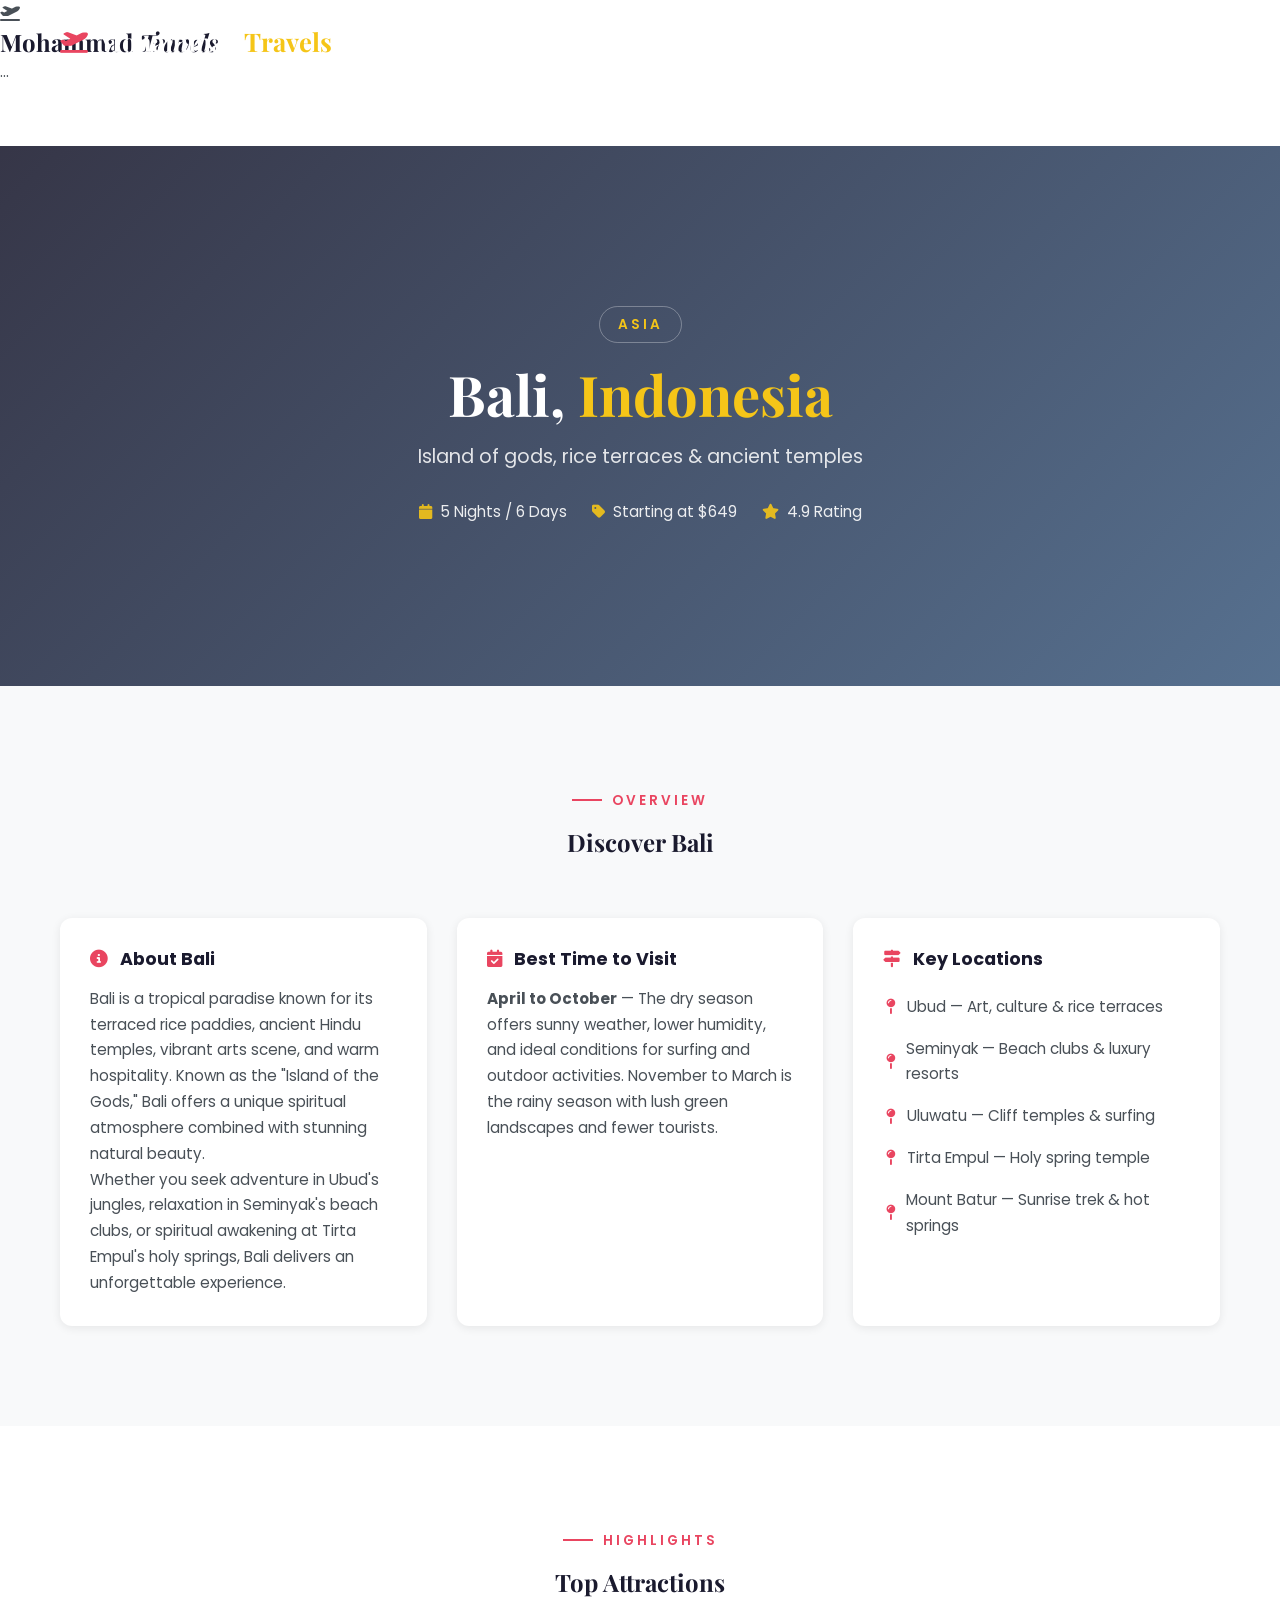
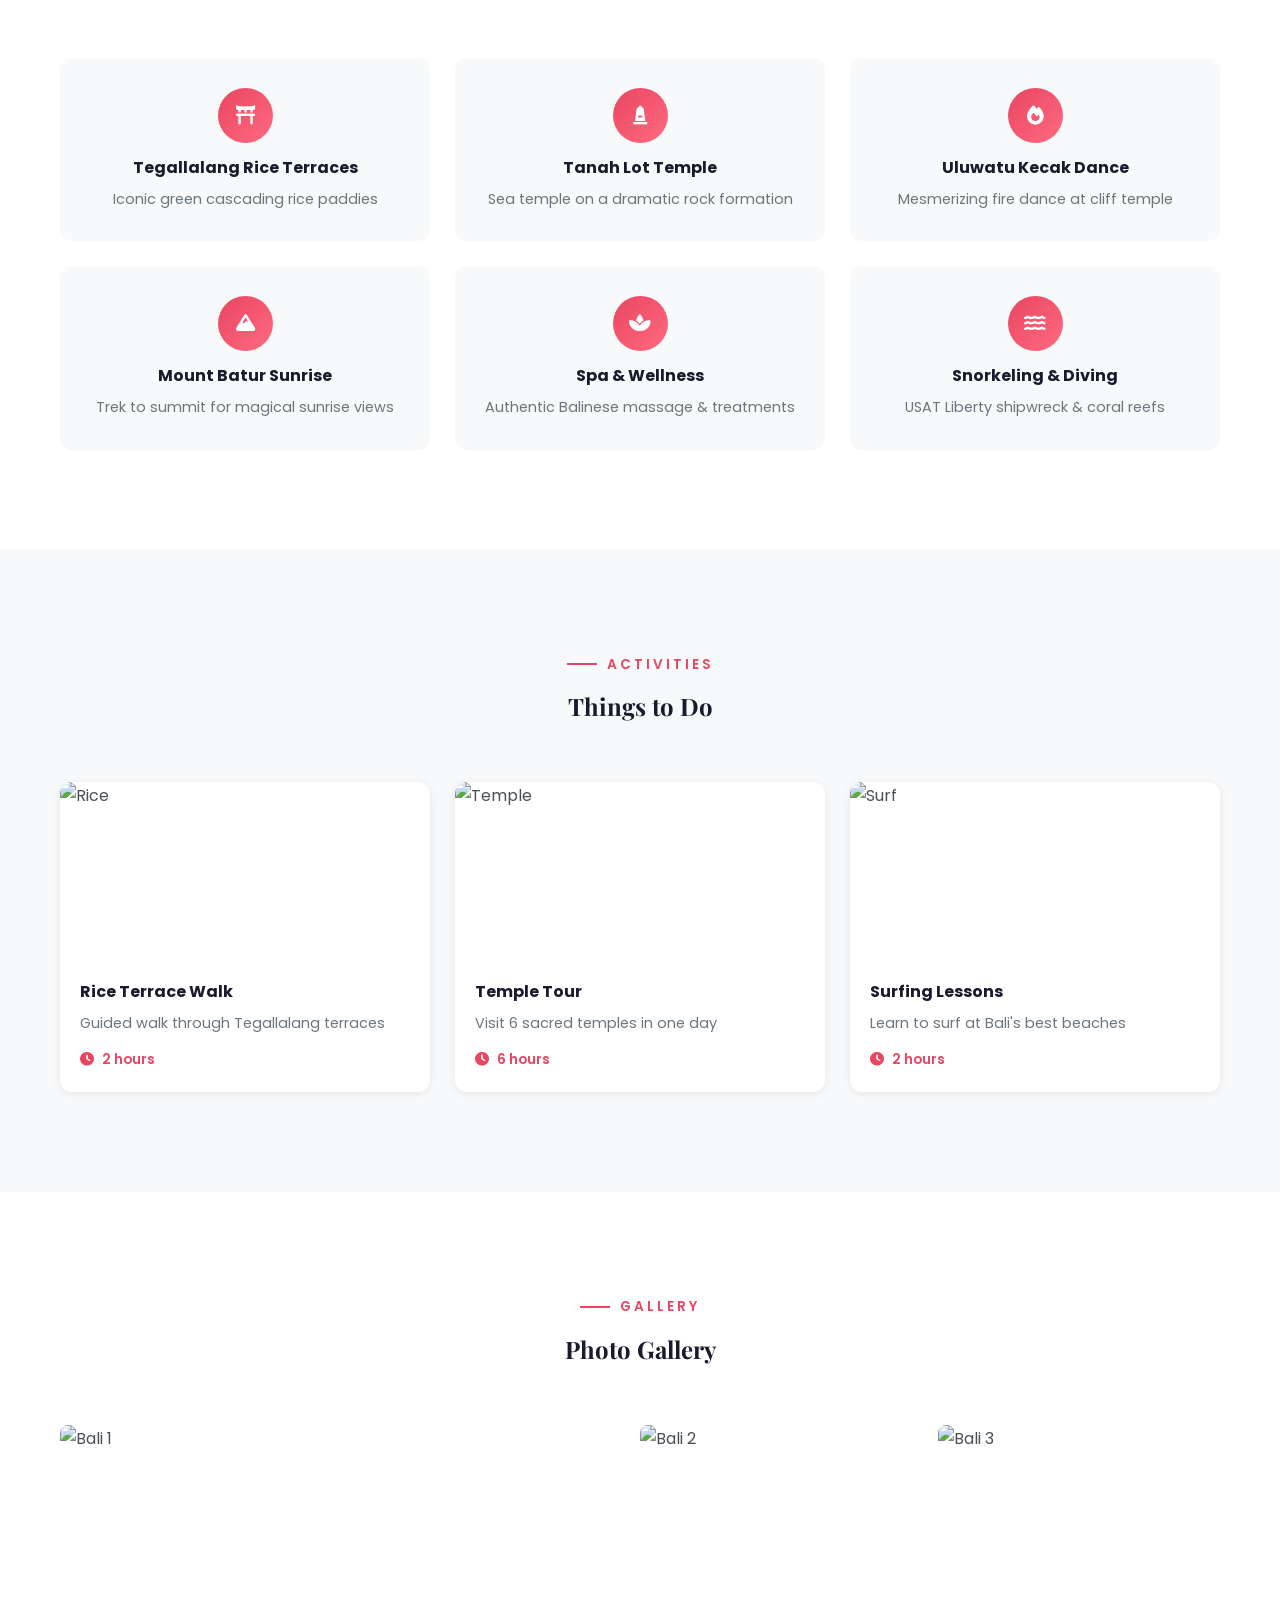
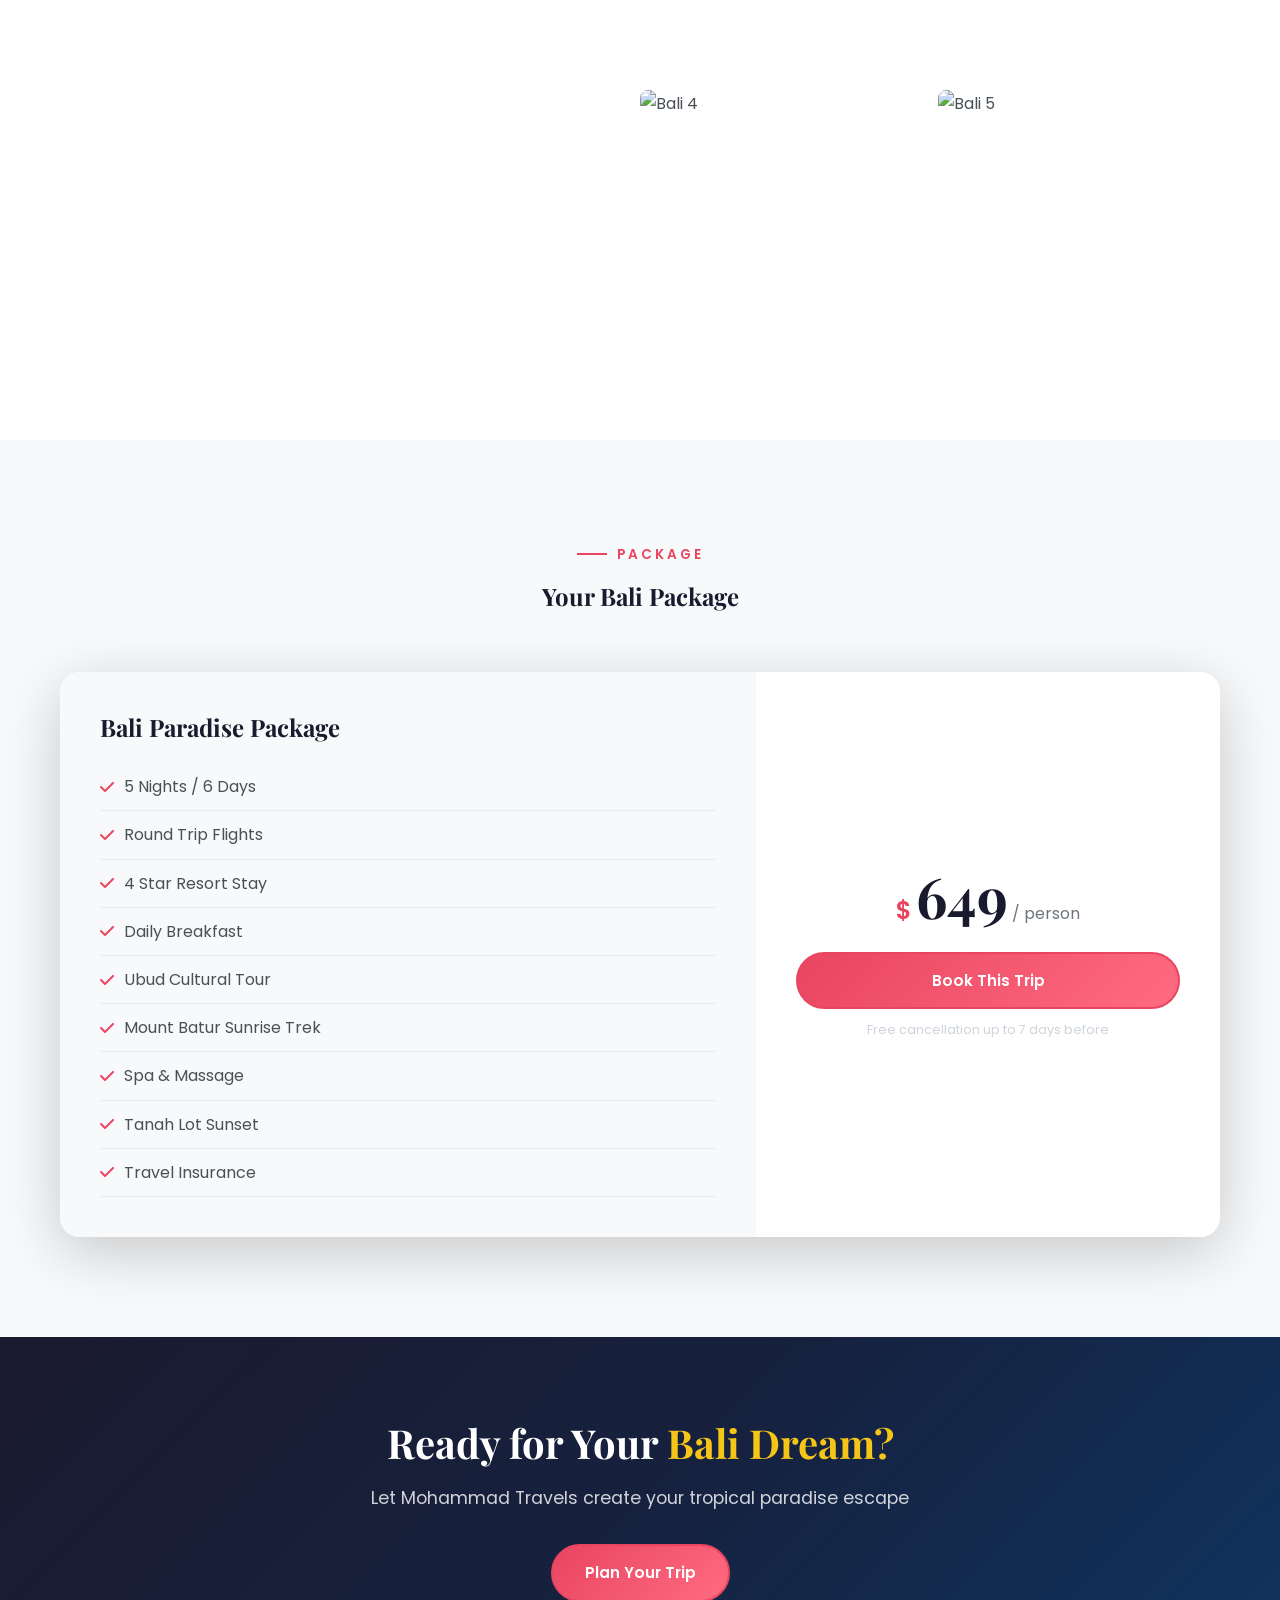
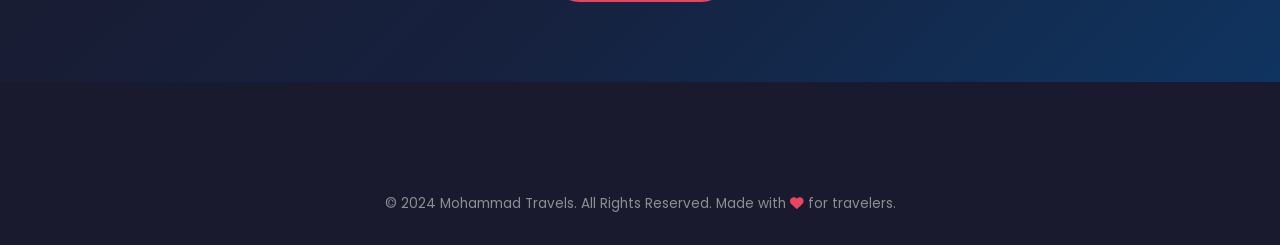
==== commit cfdee722: "feat: Add beautiful loading screen/splash screen Loader features: - Dark gradient background matchin" ====
--- a/destinations/bali.html
+++ b/destinations/bali.html
@@ -9,6 +9,7 @@
     <link rel="stylesheet" href="https://cdnjs.cloudflare.com/ajax/libs/font-awesome/6.5.1/css/all.min.css">
 </head>
 <body>
+    <div class="loader-overlay" id="loader"><div class="loader-content"><div class="loader-icon"><i class="fas fa-plane-departure"></i></div><h2>Mohammad <em>Travels</em></h2><div class="loader-dots"><span>.</span><span>.</span><span>.</span></div><div class="loader-bar"><div class="loader-fill"></div></div></div></div>
 
     <nav class="navbar" id="navbar">
         <div class="nav-container">
--- a/css/style.css
+++ b/css/style.css
@@ -1773,7 +1773,275 @@
         grid-template-columns: 1fr;
     }
 
-    .testimonial-text {
-        font-size: 1.1rem;
-    }
-}
+    /* Hajj Hero Banner */
+.hajj-hero {
+    position: relative;
+    height: 50vh;
+    min-height: 400px;
+    display: flex;
+    align-items: center;
+    justify-content: center;
+    overflow: hidden;
+    margin-top: 60px;
+}
+
+.hajj-hero-bg {
+    position: absolute;
+    top: 0;
+    left: 0;
+    width: 100%;
+    height: 100%;
+    background-size: cover;
+    background-position: center;
+    background-attachment: fixed;
+}
+
+.hajj-hero-overlay {
+    position: absolute;
+    top: 0;
+    left: 0;
+    width: 100%;
+    height: 100%;
+    background: linear-gradient(135deg, rgba(26,26,46,0.9) 0%, rgba(15,52,96,0.75) 100%);
+}
+
+.hajj-hero-content {
+    position: relative;
+    z-index: 2;
+    text-align: center;
+    color: var(--white);
+    padding: 0 20px;
+    animation: fadeUp 1s ease;
+}
+
+.hajj-hero-content h1 {
+    font-size: 3.5rem;
+    color: var(--white);
+    margin-bottom: 10px;
+}
+
+.hajj-hero-content h1 em {
+    color: var(--gold);
+    font-style: normal;
+}
+
+.hajj-hero-content p {
+    font-size: 1.1rem;
+    opacity: 0.85;
+}
+
+/* Hajj & Umrah Section */
+.hajj-umrah {
+    background: var(--gray-100);
+}
+
+.hajj-grid {
+    display: grid;
+    grid-template-columns: repeat(2, 1fr);
+    gap: 25px;
+}
+
+.hajj-card-img {
+    height: 160px;
+    background-size: cover;
+    background-position: center;
+    border-radius: var(--radius-lg) var(--radius-lg) 0 0;
+}
+
+.hajj-card-body {
+    padding: 25px 35px 35px;
+}
+
+.hajj-card {
+    background: var(--white);
+    border-radius: var(--radius-lg);
+    overflow: hidden;
+    box-shadow: var(--shadow-sm);
+    transition: var(--transition);
+    position: relative;
+    overflow: hidden;
+}
+
+.hajj-card:hover {
+    transform: translateY(-8px);
+    box-shadow: var(--shadow-xl);
+}
+
+.hajj-card.popular {
+    border: 2px solid var(--accent);
+}
+
+.hajj-icon {
+    width: 60px;
+    height: 60px;
+    background: var(--gradient-2);
+    border-radius: 50%;
+    display: flex;
+    align-items: center;
+    justify-content: center;
+    margin-bottom: 20px;
+    color: var(--white);
+    font-size: 1.4rem;
+}
+
+.hajj-card h3 {
+    font-family: 'Poppins', sans-serif;
+    font-size: 1.4rem;
+    margin-bottom: 10px;
+}
+
+.hajj-price {
+    font-family: 'Poppins', sans-serif;
+    font-size: 2.5rem;
+    font-weight: 700;
+    color: var(--accent);
+    margin-bottom: 20px;
+}
+
+.hajj-price .currency {
+    font-size: 1.2rem;
+    vertical-align: super;
+}
+
+.hajj-card ul {
+    margin-bottom: 25px;
+}
+
+.hajj-card ul li {
+    padding: 8px 0;
+    font-size: 0.95rem;
+    display: flex;
+    align-items: center;
+    gap: 10px;
+    border-bottom: 1px solid var(--gray-200);
+    color: var(--gray-600);
+}
+
+.hajj-card ul li i {
+    color: var(--accent);
+    width: 18px;
+    text-align: center;
+}
+
+.hajj-card .btn {
+    margin-top: 15px;
+}
+
+@media (max-width: 768px) {
+    .hajj-hero {
+        height: auto;
+        padding: 80px 0 60px;
+    }
+
+    .hajj-hero-content h1 {
+        font-size: 2.5rem;
+    }
+
+    .hajj-grid {
+        grid-template-columns: 1fr;
+    }
+
+    .hajj-card-img {
+        height: 140px;
+    }
+
+    .hajj-card-body {
+        padding: 20px 25px 30px;
+    }
+}
+
+/* Loader */
+.loader-overlay {
+    position: fixed;
+    top: 0;
+    left: 0;
+    width: 100%;
+    height: 100%;
+    background: linear-gradient(135deg, #1a1a2e 0%, #16213e 50%, #0f3460 100%);
+    z-index: 99999;
+    display: flex;
+    align-items: center;
+    justify-content: center;
+    transition: opacity 0.8s ease, visibility 0.8s ease;
+}
+
+.loader-overlay.hidden {
+    opacity: 0;
+    visibility: hidden;
+    pointer-events: none;
+}
+
+.loader-content {
+    text-align: center;
+    color: var(--white);
+    animation: fadeUp 0.6s ease;
+}
+
+.loader-icon {
+    font-size: 3.5rem;
+    color: var(--accent);
+    margin-bottom: 20px;
+    animation: spin 2s linear infinite;
+}
+
+.loader-content h2 {
+    font-family: 'Playfair Display', serif;
+    font-size: 2.2rem;
+    color: var(--white);
+    margin-bottom: 5px;
+}
+
+.loader-content h2 em {
+    color: var(--gold);
+    font-style: normal;
+}
+
+.loader-dots {
+    font-size: 1.5rem;
+    color: var(--accent);
+    margin-bottom: 25px;
+    height: 25px;
+}
+
+.loader-dots span {
+    animation: dots 1.4s infinite;
+    opacity: 0;
+}
+
+.loader-dots span:nth-child(1) { animation-delay: 0s; }
+.loader-dots span:nth-child(2) { animation-delay: 0.2s; }
+.loader-dots span:nth-child(3) { animation-delay: 0.4s; }
+
+@keyframes dots {
+    0%, 60%, 100% { opacity: 0; }
+    30% { opacity: 1; }
+}
+
+.loader-bar {
+    width: 200px;
+    height: 3px;
+    background: rgba(255,255,255,0.1);
+    border-radius: 10px;
+    overflow: hidden;
+    margin: 0 auto;
+}
+
+.loader-fill {
+    width: 0%;
+    height: 100%;
+    background: var(--gradient-2);
+    border-radius: 10px;
+    animation: loadBar 2.5s ease forwards;
+}
+
+@keyframes loadBar {
+    0% { width: 0%; }
+    50% { width: 70%; }
+    80% { width: 90%; }
+    100% { width: 100%; }
+}
+
+@keyframes spin {
+    0% { transform: rotate(0deg); }
+    100% { transform: rotate(360deg); }
+}
